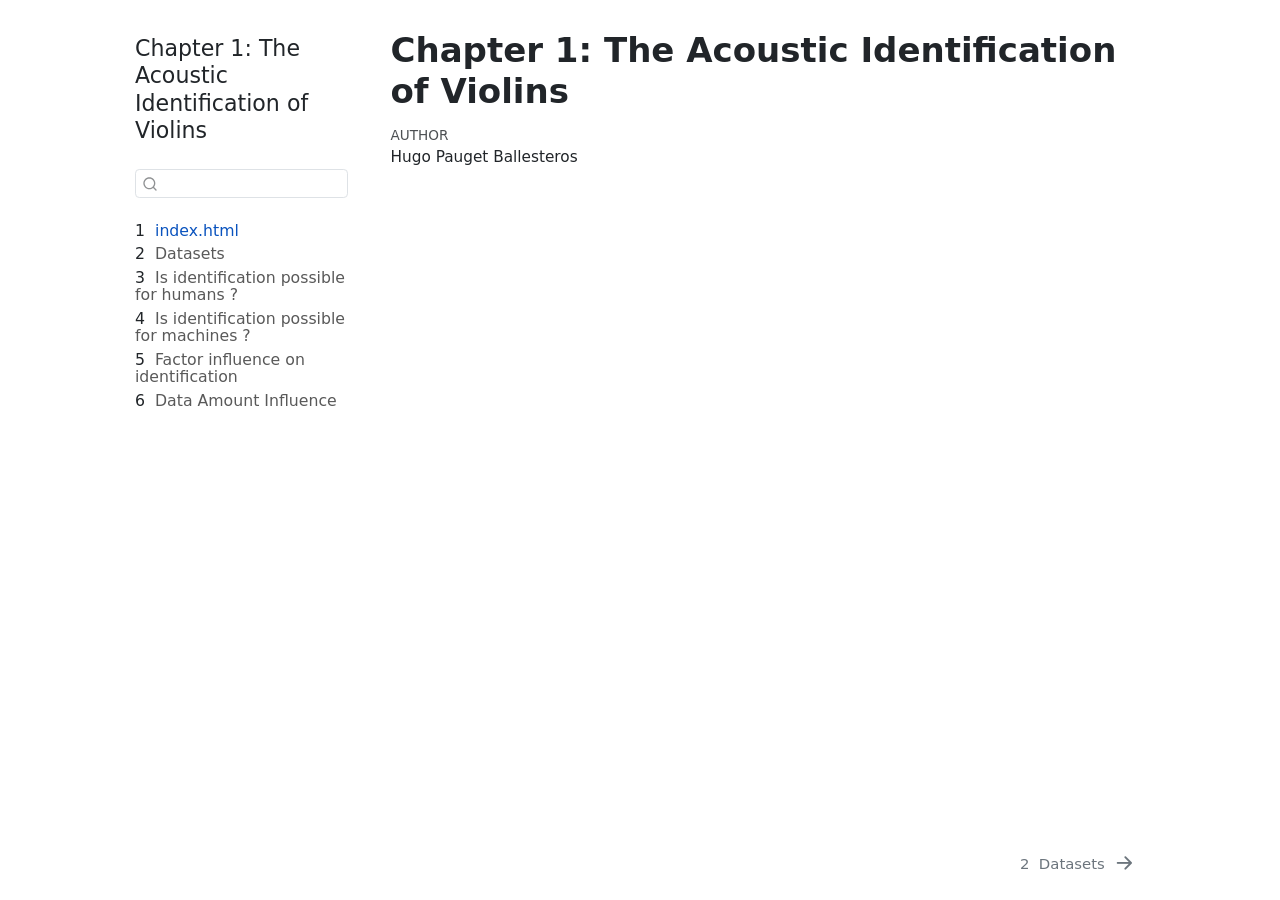
==== docs/index.html @ 7639637b "new docs folder" ====
<!DOCTYPE html>
<html xmlns="http://www.w3.org/1999/xhtml" lang="en" xml:lang="en"><head>

<meta charset="utf-8">
<meta name="generator" content="quarto-1.9.37">

<meta name="viewport" content="width=device-width, initial-scale=1.0, user-scalable=yes">

<meta name="author" content="Hugo Pauget Ballesteros">

<title>Chapter 1: The Acoustic Identification of Violins</title>
<style>
/* Default styles provided by pandoc.
** See https://pandoc.org/MANUAL.html#variables-for-html for config info.
*/
code{white-space: pre-wrap;}
span.smallcaps{font-variant: small-caps;}
div.columns{display: flex; gap: min(4vw, 1.5em);}
div.column{flex: auto; overflow-x: auto;}
div.hanging-indent{margin-left: 1.5em; text-indent: -1.5em;}
ul.task-list{list-style: none;}
ul.task-list li input[type="checkbox"] {
  width: 0.8em;
  margin: 0 0.8em 0.2em -1em; /* quarto-specific, see https://github.com/quarto-dev/quarto-cli/issues/4556 */ 
  vertical-align: middle;
}
</style>


<script src="site_libs/quarto-nav/quarto-nav.js"></script>
<script src="site_libs/quarto-nav/headroom.min.js"></script>
<script src="site_libs/clipboard/clipboard.min.js"></script>
<script src="site_libs/quarto-search/autocomplete.umd.js"></script>
<script src="site_libs/quarto-search/fuse.min.js"></script>
<script src="site_libs/quarto-search/quarto-search.js"></script>
<meta name="quarto:offset" content="./">
<link href="./materials.html" rel="next">
<script src="site_libs/quarto-html/quarto.js" type="module"></script>
<script src="site_libs/quarto-html/tabsets/tabsets.js" type="module"></script>
<script src="site_libs/quarto-html/popper.min.js"></script>
<script src="site_libs/quarto-html/tippy.umd.min.js"></script>
<script src="site_libs/quarto-html/anchor.min.js"></script>
<link href="site_libs/quarto-html/tippy.css" rel="stylesheet">
<link href="site_libs/quarto-html/quarto-syntax-highlighting-7f8f88aac4f3542376d5c11b86a4c14d.css" rel="stylesheet" id="quarto-text-highlighting-styles">
<script src="site_libs/bootstrap/bootstrap.min.js"></script>
<link href="site_libs/bootstrap/bootstrap-icons.css" rel="stylesheet">
<link href="site_libs/bootstrap/bootstrap-02ebb7cf4e6a27330e571e87d12b4c73.min.css" rel="stylesheet" append-hash="true" id="quarto-bootstrap" data-mode="light">
<script id="quarto-search-options" type="application/json">{
  "location": "sidebar",
  "copy-button": false,
  "collapse-after": 3,
  "panel-placement": "start",
  "type": "textbox",
  "limit": 50,
  "keyboard-shortcut": [
    "f",
    "/",
    "s"
  ],
  "show-item-context": false,
  "language": {
    "search-no-results-text": "No results",
    "search-matching-documents-text": "matching documents",
    "search-copy-link-title": "Copy link to search",
    "search-hide-matches-text": "Hide additional matches",
    "search-more-match-text": "more match in this document",
    "search-more-matches-text": "more matches in this document",
    "search-clear-button-title": "Clear",
    "search-text-placeholder": "",
    "search-detached-cancel-button-title": "Cancel",
    "search-submit-button-title": "Submit",
    "search-label": "Search"
  }
}</script>


</head>

<body class="nav-sidebar floating fullcontent quarto-light">

<div id="quarto-search-results"></div>
  <header id="quarto-header" class="headroom fixed-top">
  <nav class="quarto-secondary-nav">
    <div class="container-fluid d-flex">
      <button type="button" class="quarto-btn-toggle btn" data-bs-toggle="collapse" role="button" data-bs-target=".quarto-sidebar-collapse-item" aria-controls="quarto-sidebar" aria-expanded="false" aria-label="Toggle sidebar navigation" onclick="if (window.quartoToggleHeadroom) { window.quartoToggleHeadroom(); }">
        <i class="bi bi-layout-text-sidebar-reverse"></i>
      </button>
        <nav class="quarto-page-breadcrumbs" aria-label="breadcrumb"><ol class="breadcrumb"><li class="breadcrumb-item"><a href="./index.html"><span class="chapter-number">1</span>&nbsp; <span class="chapter-title">index.html</span></a></li></ol></nav>
        <a class="flex-grow-1" role="navigation" data-bs-toggle="collapse" data-bs-target=".quarto-sidebar-collapse-item" aria-controls="quarto-sidebar" aria-expanded="false" aria-label="Toggle sidebar navigation" onclick="if (window.quartoToggleHeadroom) { window.quartoToggleHeadroom(); }">      
        </a>
      <button type="button" class="btn quarto-search-button" aria-label="Search" onclick="window.quartoOpenSearch();">
        <i class="bi bi-search"></i>
      </button>
    </div>
  </nav>
</header>
<!-- content -->
<div id="quarto-content" class="quarto-container page-columns page-rows-contents page-layout-article">
<!-- sidebar -->
  <nav id="quarto-sidebar" class="sidebar collapse collapse-horizontal quarto-sidebar-collapse-item sidebar-navigation floating overflow-auto">
    <div class="pt-lg-2 mt-2 text-left sidebar-header">
    <div class="sidebar-title mb-0 py-0">
      <a href="./">Chapter 1: The Acoustic Identification of Violins</a> 
    </div>
      </div>
        <div class="mt-2 flex-shrink-0 align-items-center">
        <div class="sidebar-search">
        <div id="quarto-search" class="" title="Search"></div>
        </div>
        </div>
    <div class="sidebar-menu-container"> 
    <ul class="list-unstyled mt-1">
        <li class="sidebar-item">
  <div class="sidebar-item-container"> 
  <a href="./index.html" class="sidebar-item-text sidebar-link active">
 <span class="menu-text"><span class="chapter-number">1</span>&nbsp; <span class="chapter-title">index.html</span></span></a>
  </div>
</li>
        <li class="sidebar-item">
  <div class="sidebar-item-container"> 
  <a href="./materials.html" class="sidebar-item-text sidebar-link">
 <span class="menu-text"><span class="chapter-number">2</span>&nbsp; <span class="chapter-title">Datasets</span></span></a>
  </div>
</li>
        <li class="sidebar-item">
  <div class="sidebar-item-container"> 
  <a href="./is-identification-possible-humans.html" class="sidebar-item-text sidebar-link">
 <span class="menu-text"><span class="chapter-number">3</span>&nbsp; <span class="chapter-title">Is identification possible for humans ?</span></span></a>
  </div>
</li>
        <li class="sidebar-item">
  <div class="sidebar-item-container"> 
  <a href="./is-identification-possible-machine.html" class="sidebar-item-text sidebar-link">
 <span class="menu-text"><span class="chapter-number">4</span>&nbsp; <span class="chapter-title">Is identification possible for machines ?</span></span></a>
  </div>
</li>
        <li class="sidebar-item">
  <div class="sidebar-item-container"> 
  <a href="./factor-influence.html" class="sidebar-item-text sidebar-link">
 <span class="menu-text"><span class="chapter-number">5</span>&nbsp; <span class="chapter-title">Factor influence on identification</span></span></a>
  </div>
</li>
        <li class="sidebar-item">
  <div class="sidebar-item-container"> 
  <a href="./data-amount-influence.html" class="sidebar-item-text sidebar-link">
 <span class="menu-text"><span class="chapter-number">6</span>&nbsp; <span class="chapter-title">Data Amount Influence</span></span></a>
  </div>
</li>
    </ul>
    </div>
</nav>
<div id="quarto-sidebar-glass" class="quarto-sidebar-collapse-item" data-bs-toggle="collapse" data-bs-target=".quarto-sidebar-collapse-item"></div>
<!-- margin-sidebar -->
    
<!-- main -->
<main class="content" id="quarto-document-content">

<header id="title-block-header" class="quarto-title-block default">
<div class="quarto-title">
<h1 class="title">Chapter 1: The Acoustic Identification of Violins</h1>
</div>



<div class="quarto-title-meta">

    <div>
    <div class="quarto-title-meta-heading">Author</div>
    <div class="quarto-title-meta-contents">
             <p>Hugo Pauget Ballesteros </p>
          </div>
  </div>
    
  
    
  </div>
  


</header>





</main> <!-- /main -->
<script id="quarto-html-after-body" type="application/javascript">
  window.document.addEventListener("DOMContentLoaded", function (event) {
    const icon = "";
    const anchorJS = new window.AnchorJS();
    anchorJS.options = {
      placement: 'right',
      icon: icon
    };
    anchorJS.add('.anchored');
    const isCodeAnnotation = (el) => {
      for (const clz of el.classList) {
        if (clz.startsWith('code-annotation-')) {                     
          return true;
        }
      }
      return false;
    }
    const onCopySuccess = function(e) {
      // button target
      const button = e.trigger;
      // don't keep focus
      button.blur();
      // flash "checked"
      button.classList.add('code-copy-button-checked');
      var currentTitle = button.getAttribute("title");
      button.setAttribute("title", "Copied!");
      let tooltip;
      if (window.bootstrap) {
        button.setAttribute("data-bs-toggle", "tooltip");
        button.setAttribute("data-bs-placement", "left");
        button.setAttribute("data-bs-title", "Copied!");
        tooltip = new bootstrap.Tooltip(button, 
          { trigger: "manual", 
            customClass: "code-copy-button-tooltip",
            offset: [0, -8]});
        tooltip.show();    
      }
      setTimeout(function() {
        if (tooltip) {
          tooltip.hide();
          button.removeAttribute("data-bs-title");
          button.removeAttribute("data-bs-toggle");
          button.removeAttribute("data-bs-placement");
        }
        button.setAttribute("title", currentTitle);
        button.classList.remove('code-copy-button-checked');
      }, 1000);
      // clear code selection
      e.clearSelection();
    }
    const getTextToCopy = function(trigger) {
      const outerScaffold = trigger.parentElement.cloneNode(true);
      const codeEl = outerScaffold.querySelector('code');
      for (const childEl of codeEl.children) {
        if (isCodeAnnotation(childEl)) {
          childEl.remove();
        }
      }
      return codeEl.innerText;
    }
    const clipboard = new window.ClipboardJS('.code-copy-button:not([data-in-quarto-modal])', {
      text: getTextToCopy
    });
    clipboard.on('success', onCopySuccess);
    if (window.document.getElementById('quarto-embedded-source-code-modal')) {
      const clipboardModal = new window.ClipboardJS('.code-copy-button[data-in-quarto-modal]', {
        text: getTextToCopy,
        container: window.document.getElementById('quarto-embedded-source-code-modal')
      });
      clipboardModal.on('success', onCopySuccess);
    }
      var localhostRegex = new RegExp(/^(?:http|https):\/\/localhost\:?[0-9]*\//);
      var mailtoRegex = new RegExp(/^mailto:/);
        var filterRegex = new RegExp('/' + window.location.host + '/');
      var isInternal = (href) => {
          return filterRegex.test(href) || localhostRegex.test(href) || mailtoRegex.test(href);
      }
      // Inspect non-navigation links and adorn them if external
     var links = window.document.querySelectorAll('a[href]:not(.nav-link):not(.navbar-brand):not(.toc-action):not(.sidebar-link):not(.sidebar-item-toggle):not(.pagination-link):not(.no-external):not([aria-hidden]):not(.dropdown-item):not(.quarto-navigation-tool):not(.about-link)');
      for (var i=0; i<links.length; i++) {
        const link = links[i];
        if (!isInternal(link.href)) {
          // undo the damage that might have been done by quarto-nav.js in the case of
          // links that we want to consider external
          if (link.dataset.originalHref !== undefined) {
            link.href = link.dataset.originalHref;
          }
        }
      }
    function tippyHover(el, contentFn, onTriggerFn, onUntriggerFn) {
      const config = {
        allowHTML: true,
        maxWidth: 500,
        delay: 100,
        arrow: false,
        appendTo: function(el) {
            return el.parentElement;
        },
        interactive: true,
        interactiveBorder: 10,
        theme: 'quarto',
        placement: 'bottom-start',
      };
      if (contentFn) {
        config.content = contentFn;
      }
      if (onTriggerFn) {
        config.onTrigger = onTriggerFn;
      }
      if (onUntriggerFn) {
        config.onUntrigger = onUntriggerFn;
      }
      window.tippy(el, config); 
    }
    const noterefs = window.document.querySelectorAll('a[role="doc-noteref"]');
    for (var i=0; i<noterefs.length; i++) {
      const ref = noterefs[i];
      tippyHover(ref, function() {
        // use id or data attribute instead here
        let href = ref.getAttribute('data-footnote-href') || ref.getAttribute('href');
        try { href = new URL(href).hash; } catch {}
        const id = href.replace(/^#\/?/, "");
        const note = window.document.getElementById(id);
        if (note) {
          return note.innerHTML;
        } else {
          return "";
        }
      });
    }
    const xrefs = window.document.querySelectorAll('a.quarto-xref');
    const processXRef = (id, note) => {
      // Strip column container classes
      const stripColumnClz = (el) => {
        el.classList.remove("page-full", "page-columns");
        if (el.children) {
          for (const child of el.children) {
            stripColumnClz(child);
          }
        }
      }
      stripColumnClz(note)
      if (id === null || id.startsWith('sec-')) {
        // Special case sections, only their first couple elements
        const container = document.createElement("div");
        if (note.children && note.children.length > 2) {
          container.appendChild(note.children[0].cloneNode(true));
          for (let i = 1; i < note.children.length; i++) {
            const child = note.children[i];
            if (child.tagName === "P" && child.innerText === "") {
              continue;
            } else {
              container.appendChild(child.cloneNode(true));
              break;
            }
          }
          if (window.Quarto?.typesetMath) {
            window.Quarto.typesetMath(container);
          }
          return container.innerHTML
        } else {
          if (window.Quarto?.typesetMath) {
            window.Quarto.typesetMath(note);
          }
          return note.innerHTML;
        }
      } else {
        // Remove any anchor links if they are present
        const anchorLink = note.querySelector('a.anchorjs-link');
        if (anchorLink) {
          anchorLink.remove();
        }
        if (window.Quarto?.typesetMath) {
          window.Quarto.typesetMath(note);
        }
        if (note.classList.contains("callout")) {
          return note.outerHTML;
        } else {
          return note.innerHTML;
        }
      }
    }
    for (var i=0; i<xrefs.length; i++) {
      const xref = xrefs[i];
      tippyHover(xref, undefined, function(instance) {
        instance.disable();
        let url = xref.getAttribute('href');
        let hash = undefined; 
        if (url.startsWith('#')) {
          hash = url;
        } else {
          try { hash = new URL(url).hash; } catch {}
        }
        if (hash) {
          const id = hash.replace(/^#\/?/, "");
          const note = window.document.getElementById(id);
          if (note !== null) {
            try {
              const html = processXRef(id, note.cloneNode(true));
              instance.setContent(html);
            } finally {
              instance.enable();
              instance.show();
            }
          } else {
            // See if we can fetch this
            fetch(url.split('#')[0])
            .then(res => res.text())
            .then(html => {
              const parser = new DOMParser();
              const htmlDoc = parser.parseFromString(html, "text/html");
              const note = htmlDoc.getElementById(id);
              if (note !== null) {
                const html = processXRef(id, note);
                instance.setContent(html);
              } 
            }).finally(() => {
              instance.enable();
              instance.show();
            });
          }
        } else {
          // See if we can fetch a full url (with no hash to target)
          // This is a special case and we should probably do some content thinning / targeting
          fetch(url)
          .then(res => res.text())
          .then(html => {
            const parser = new DOMParser();
            const htmlDoc = parser.parseFromString(html, "text/html");
            const note = htmlDoc.querySelector('main.content');
            if (note !== null) {
              // This should only happen for chapter cross references
              // (since there is no id in the URL)
              // remove the first header
              if (note.children.length > 0 && note.children[0].tagName === "HEADER") {
                note.children[0].remove();
              }
              const html = processXRef(null, note);
              instance.setContent(html);
            } 
          }).finally(() => {
            instance.enable();
            instance.show();
          });
        }
      }, function(instance) {
      });
    }
        let selectedAnnoteEl;
        const selectorForAnnotation = ( cell, annotation) => {
          let cellAttr = 'data-code-cell="' + cell + '"';
          let lineAttr = 'data-code-annotation="' +  annotation + '"';
          const selector = 'span[' + cellAttr + '][' + lineAttr + ']';
          return selector;
        }
        const selectCodeLines = (annoteEl) => {
          const doc = window.document;
          const targetCell = annoteEl.getAttribute("data-target-cell");
          const targetAnnotation = annoteEl.getAttribute("data-target-annotation");
          const annoteSpan = window.document.querySelector(selectorForAnnotation(targetCell, targetAnnotation));
          const lines = annoteSpan.getAttribute("data-code-lines").split(",");
          const lineIds = lines.map((line) => {
            return targetCell + "-" + line;
          })
          let top = null;
          let height = null;
          let parent = null;
          if (lineIds.length > 0) {
              //compute the position of the single el (top and bottom and make a div)
              const el = window.document.getElementById(lineIds[0]);
              top = el.offsetTop;
              height = el.offsetHeight;
              parent = el.parentElement.parentElement;
            if (lineIds.length > 1) {
              const lastEl = window.document.getElementById(lineIds[lineIds.length - 1]);
              const bottom = lastEl.offsetTop + lastEl.offsetHeight;
              height = bottom - top;
            }
            if (top !== null && height !== null && parent !== null) {
              // cook up a div (if necessary) and position it 
              let div = window.document.getElementById("code-annotation-line-highlight");
              if (div === null) {
                div = window.document.createElement("div");
                div.setAttribute("id", "code-annotation-line-highlight");
                div.style.position = 'absolute';
                parent.appendChild(div);
              }
              div.style.top = top - 2 + "px";
              div.style.height = height + 4 + "px";
              div.style.left = 0;
              let gutterDiv = window.document.getElementById("code-annotation-line-highlight-gutter");
              if (gutterDiv === null) {
                gutterDiv = window.document.createElement("div");
                gutterDiv.setAttribute("id", "code-annotation-line-highlight-gutter");
                gutterDiv.style.position = 'absolute';
                const codeCell = window.document.getElementById(targetCell);
                const gutter = codeCell.querySelector('.code-annotation-gutter');
                gutter.appendChild(gutterDiv);
              }
              gutterDiv.style.top = top - 2 + "px";
              gutterDiv.style.height = height + 4 + "px";
            }
            selectedAnnoteEl = annoteEl;
          }
        };
        const unselectCodeLines = () => {
          const elementsIds = ["code-annotation-line-highlight", "code-annotation-line-highlight-gutter"];
          elementsIds.forEach((elId) => {
            const div = window.document.getElementById(elId);
            if (div) {
              div.remove();
            }
          });
          selectedAnnoteEl = undefined;
        };
          // Handle positioning of the toggle
      window.addEventListener(
        "resize",
        throttle(() => {
          elRect = undefined;
          if (selectedAnnoteEl) {
            selectCodeLines(selectedAnnoteEl);
          }
        }, 10)
      );
      function throttle(fn, ms) {
      let throttle = false;
      let timer;
        return (...args) => {
          if(!throttle) { // first call gets through
              fn.apply(this, args);
              throttle = true;
          } else { // all the others get throttled
              if(timer) clearTimeout(timer); // cancel #2
              timer = setTimeout(() => {
                fn.apply(this, args);
                timer = throttle = false;
              }, ms);
          }
        };
      }
        // Attach click handler to the DT
        const annoteDls = window.document.querySelectorAll('dt[data-target-cell]');
        for (const annoteDlNode of annoteDls) {
          annoteDlNode.addEventListener('click', (event) => {
            const clickedEl = event.target;
            if (clickedEl !== selectedAnnoteEl) {
              unselectCodeLines();
              const activeEl = window.document.querySelector('dt[data-target-cell].code-annotation-active');
              if (activeEl) {
                activeEl.classList.remove('code-annotation-active');
              }
              selectCodeLines(clickedEl);
              clickedEl.classList.add('code-annotation-active');
            } else {
              // Unselect the line
              unselectCodeLines();
              clickedEl.classList.remove('code-annotation-active');
            }
          });
        }
    const findCites = (el) => {
      const parentEl = el.parentElement;
      if (parentEl) {
        const cites = parentEl.dataset.cites;
        if (cites) {
          return {
            el,
            cites: cites.split(' ')
          };
        } else {
          return findCites(el.parentElement)
        }
      } else {
        return undefined;
      }
    };
    var bibliorefs = window.document.querySelectorAll('a[role="doc-biblioref"]');
    for (var i=0; i<bibliorefs.length; i++) {
      const ref = bibliorefs[i];
      const citeInfo = findCites(ref);
      if (citeInfo) {
        tippyHover(citeInfo.el, function() {
          var popup = window.document.createElement('div');
          citeInfo.cites.forEach(function(cite) {
            var citeDiv = window.document.createElement('div');
            citeDiv.classList.add('hanging-indent');
            citeDiv.classList.add('csl-entry');
            var biblioDiv = window.document.getElementById('ref-' + cite);
            if (biblioDiv) {
              citeDiv.innerHTML = biblioDiv.innerHTML;
            }
            popup.appendChild(citeDiv);
          });
          return popup.innerHTML;
        });
      }
    }
  });
  </script>
<nav class="page-navigation">
  <div class="nav-page nav-page-previous">
  </div>
  <div class="nav-page nav-page-next">
      <a href="./materials.html" class="pagination-link" aria-label="Datasets">
        <span class="nav-page-text"><span class="chapter-number">2</span>&nbsp; <span class="chapter-title">Datasets</span></span> <i class="bi bi-arrow-right-short"></i>
      </a>
  </div>
</nav>
</div> <!-- /content -->




</body></html>
---- docs/site_libs/quarto-html/tippy.css ----
.tippy-box[data-animation=fade][data-state=hidden]{opacity:0}[data-tippy-root]{max-width:calc(100vw - 10px)}.tippy-box{position:relative;background-color:#333;color:#fff;border-radius:4px;font-size:14px;line-height:1.4;white-space:normal;outline:0;transition-property:transform,visibility,opacity}.tippy-box[data-placement^=top]>.tippy-arrow{bottom:0}.tippy-box[data-placement^=top]>.tippy-arrow:before{bottom:-7px;left:0;border-width:8px 8px 0;border-top-color:initial;transform-origin:center top}.tippy-box[data-placement^=bottom]>.tippy-arrow{top:0}.tippy-box[data-placement^=bottom]>.tippy-arrow:before{top:-7px;left:0;border-width:0 8px 8px;border-bottom-color:initial;transform-origin:center bottom}.tippy-box[data-placement^=left]>.tippy-arrow{right:0}.tippy-box[data-placement^=left]>.tippy-arrow:before{border-width:8px 0 8px 8px;border-left-color:initial;right:-7px;transform-origin:center left}.tippy-box[data-placement^=right]>.tippy-arrow{left:0}.tippy-box[data-placement^=right]>.tippy-arrow:before{left:-7px;border-width:8px 8px 8px 0;border-right-color:initial;transform-origin:center right}.tippy-box[data-inertia][data-state=visible]{transition-timing-function:cubic-bezier(.54,1.5,.38,1.11)}.tippy-arrow{width:16px;height:16px;color:#333}.tippy-arrow:before{content:"";position:absolute;border-color:transparent;border-style:solid}.tippy-content{position:relative;padding:5px 9px;z-index:1}
---- docs/site_libs/quarto-html/quarto-syntax-highlighting-7f8f88aac4f3542376d5c11b86a4c14d.css ----
/* quarto syntax highlight colors */
:root {
  --quarto-hl-ot-color: #003B4F;
  --quarto-hl-at-color: #657422;
  --quarto-hl-ss-color: #20794D;
  --quarto-hl-an-color: #5E5E5E;
  --quarto-hl-fu-color: #4758AB;
  --quarto-hl-st-color: #20794D;
  --quarto-hl-cf-color: #003B4F;
  --quarto-hl-op-color: #5E5E5E;
  --quarto-hl-er-color: #AD0000;
  --quarto-hl-bn-color: #AD0000;
  --quarto-hl-al-color: #AD0000;
  --quarto-hl-va-color: #111111;
  --quarto-hl-bu-color: inherit;
  --quarto-hl-ex-color: inherit;
  --quarto-hl-pp-color: #AD0000;
  --quarto-hl-in-color: #5E5E5E;
  --quarto-hl-vs-color: #20794D;
  --quarto-hl-wa-color: #5E5E5E;
  --quarto-hl-do-color: #5E5E5E;
  --quarto-hl-im-color: #00769E;
  --quarto-hl-ch-color: #20794D;
  --quarto-hl-dt-color: #AD0000;
  --quarto-hl-fl-color: #AD0000;
  --quarto-hl-co-color: #5E5E5E;
  --quarto-hl-cv-color: #5E5E5E;
  --quarto-hl-cn-color: #8f5902;
  --quarto-hl-sc-color: #5E5E5E;
  --quarto-hl-dv-color: #AD0000;
  --quarto-hl-kw-color: #003B4F;
}

/* other quarto variables */
:root {
  --quarto-font-monospace: SFMono-Regular, Menlo, Monaco, Consolas, "Liberation Mono", "Courier New", monospace;
}

/* syntax highlight based on Pandoc's rules */
pre > code.sourceCode > span {
  color: #003B4F;
}

code.sourceCode > span {
  color: #003B4F;
}

div.sourceCode,
div.sourceCode pre.sourceCode {
  color: #003B4F;
}

/* Normal */
code span {
  color: #003B4F;
}

/* Alert */
code span.al {
  color: #AD0000;
  font-style: inherit;
}

/* Annotation */
code span.an {
  color: #5E5E5E;
  font-style: inherit;
}

/* Attribute */
code span.at {
  color: #657422;
  font-style: inherit;
}

/* BaseN */
code span.bn {
  color: #AD0000;
  font-style: inherit;
}

/* BuiltIn */
code span.bu {
  font-style: inherit;
}

/* ControlFlow */
code span.cf {
  color: #003B4F;
  font-weight: bold;
  font-style: inherit;
}

/* Char */
code span.ch {
  color: #20794D;
  font-style: inherit;
}

/* Constant */
code span.cn {
  color: #8f5902;
  font-style: inherit;
}

/* Comment */
code span.co {
  color: #5E5E5E;
  font-style: inherit;
}

/* CommentVar */
code span.cv {
  color: #5E5E5E;
  font-style: italic;
}

/* Documentation */
code span.do {
  color: #5E5E5E;
  font-style: italic;
}

/* DataType */
code span.dt {
  color: #AD0000;
  font-style: inherit;
}

/* DecVal */
code span.dv {
  color: #AD0000;
  font-style: inherit;
}

/* Error */
code span.er {
  color: #AD0000;
  font-style: inherit;
}

/* Extension */
code span.ex {
  font-style: inherit;
}

/* Float */
code span.fl {
  color: #AD0000;
  font-style: inherit;
}

/* Function */
code span.fu {
  color: #4758AB;
  font-style: inherit;
}

/* Import */
code span.im {
  color: #00769E;
  font-style: inherit;
}

/* Information */
code span.in {
  color: #5E5E5E;
  font-style: inherit;
}

/* Keyword */
code span.kw {
  color: #003B4F;
  font-weight: bold;
  font-style: inherit;
}

/* Operator */
code span.op {
  color: #5E5E5E;
  font-style: inherit;
}

/* Other */
code span.ot {
  color: #003B4F;
  font-style: inherit;
}

/* Preprocessor */
code span.pp {
  color: #AD0000;
  font-style: inherit;
}

/* SpecialChar */
code span.sc {
  color: #5E5E5E;
  font-style: inherit;
}

/* SpecialString */
code span.ss {
  color: #20794D;
  font-style: inherit;
}

/* String */
code span.st {
  color: #20794D;
  font-style: inherit;
}

/* Variable */
code span.va {
  color: #111111;
  font-style: inherit;
}

/* VerbatimString */
code span.vs {
  color: #20794D;
  font-style: inherit;
}

/* Warning */
code span.wa {
  color: #5E5E5E;
  font-style: italic;
}

.prevent-inlining {
  content: "</";
}

/*# sourceMappingURL=789ad8cd35626ba772517505b42a116e.css.map */
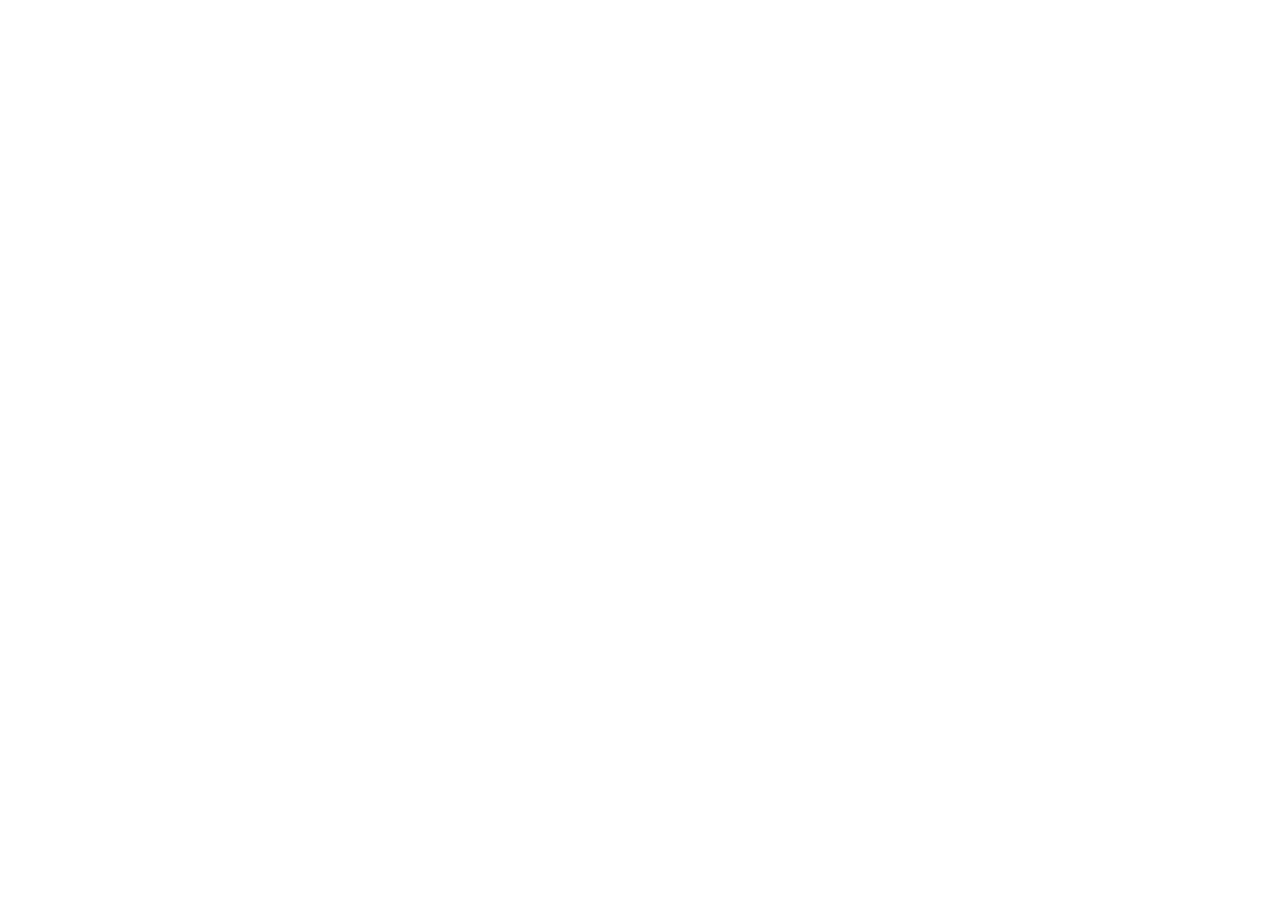
==== commit 5215e4b1: "new rendered" ====
--- a/docs/index.html
+++ b/docs/index.html
@@ -6,9 +6,8 @@
 
 <meta name="viewport" content="width=device-width, initial-scale=1.0, user-scalable=yes">
 
-<meta name="author" content="Hugo Pauget Ballesteros">
-
-<title>Chapter 1: The Acoustic Identification of Violins</title>
+
+<title>index</title>
 <style>
 /* Default styles provided by pandoc.
 ** See https://pandoc.org/MANUAL.html#variables-for-html for config info.
@@ -28,13 +27,11 @@
 
 
 <script src="site_libs/quarto-nav/quarto-nav.js"></script>
-<script src="site_libs/quarto-nav/headroom.min.js"></script>
 <script src="site_libs/clipboard/clipboard.min.js"></script>
 <script src="site_libs/quarto-search/autocomplete.umd.js"></script>
 <script src="site_libs/quarto-search/fuse.min.js"></script>
 <script src="site_libs/quarto-search/quarto-search.js"></script>
 <meta name="quarto:offset" content="./">
-<link href="./materials.html" rel="next">
 <script src="site_libs/quarto-html/quarto.js" type="module"></script>
 <script src="site_libs/quarto-html/tabsets/tabsets.js" type="module"></script>
 <script src="site_libs/quarto-html/popper.min.js"></script>
@@ -44,7 +41,7 @@
 <link href="site_libs/quarto-html/quarto-syntax-highlighting-7f8f88aac4f3542376d5c11b86a4c14d.css" rel="stylesheet" id="quarto-text-highlighting-styles">
 <script src="site_libs/bootstrap/bootstrap.min.js"></script>
 <link href="site_libs/bootstrap/bootstrap-icons.css" rel="stylesheet">
-<link href="site_libs/bootstrap/bootstrap-02ebb7cf4e6a27330e571e87d12b4c73.min.css" rel="stylesheet" append-hash="true" id="quarto-bootstrap" data-mode="light">
+<link href="site_libs/bootstrap/bootstrap-47b264a900823d735a76806f6672d662.min.css" rel="stylesheet" append-hash="true" id="quarto-bootstrap" data-mode="light">
 <script id="quarto-search-options" type="application/json">{
   "location": "sidebar",
   "copy-button": false,
@@ -76,108 +73,18 @@
 
 </head>
 
-<body class="nav-sidebar floating fullcontent quarto-light">
+<body class="fullcontent quarto-light">
 
 <div id="quarto-search-results"></div>
-  <header id="quarto-header" class="headroom fixed-top">
-  <nav class="quarto-secondary-nav">
-    <div class="container-fluid d-flex">
-      <button type="button" class="quarto-btn-toggle btn" data-bs-toggle="collapse" role="button" data-bs-target=".quarto-sidebar-collapse-item" aria-controls="quarto-sidebar" aria-expanded="false" aria-label="Toggle sidebar navigation" onclick="if (window.quartoToggleHeadroom) { window.quartoToggleHeadroom(); }">
-        <i class="bi bi-layout-text-sidebar-reverse"></i>
-      </button>
-        <nav class="quarto-page-breadcrumbs" aria-label="breadcrumb"><ol class="breadcrumb"><li class="breadcrumb-item"><a href="./index.html"><span class="chapter-number">1</span>&nbsp; <span class="chapter-title">index.html</span></a></li></ol></nav>
-        <a class="flex-grow-1" role="navigation" data-bs-toggle="collapse" data-bs-target=".quarto-sidebar-collapse-item" aria-controls="quarto-sidebar" aria-expanded="false" aria-label="Toggle sidebar navigation" onclick="if (window.quartoToggleHeadroom) { window.quartoToggleHeadroom(); }">      
-        </a>
-      <button type="button" class="btn quarto-search-button" aria-label="Search" onclick="window.quartoOpenSearch();">
-        <i class="bi bi-search"></i>
-      </button>
-    </div>
-  </nav>
-</header>
 <!-- content -->
 <div id="quarto-content" class="quarto-container page-columns page-rows-contents page-layout-article">
 <!-- sidebar -->
-  <nav id="quarto-sidebar" class="sidebar collapse collapse-horizontal quarto-sidebar-collapse-item sidebar-navigation floating overflow-auto">
-    <div class="pt-lg-2 mt-2 text-left sidebar-header">
-    <div class="sidebar-title mb-0 py-0">
-      <a href="./">Chapter 1: The Acoustic Identification of Violins</a> 
-    </div>
-      </div>
-        <div class="mt-2 flex-shrink-0 align-items-center">
-        <div class="sidebar-search">
-        <div id="quarto-search" class="" title="Search"></div>
-        </div>
-        </div>
-    <div class="sidebar-menu-container"> 
-    <ul class="list-unstyled mt-1">
-        <li class="sidebar-item">
-  <div class="sidebar-item-container"> 
-  <a href="./index.html" class="sidebar-item-text sidebar-link active">
- <span class="menu-text"><span class="chapter-number">1</span>&nbsp; <span class="chapter-title">index.html</span></span></a>
-  </div>
-</li>
-        <li class="sidebar-item">
-  <div class="sidebar-item-container"> 
-  <a href="./materials.html" class="sidebar-item-text sidebar-link">
- <span class="menu-text"><span class="chapter-number">2</span>&nbsp; <span class="chapter-title">Datasets</span></span></a>
-  </div>
-</li>
-        <li class="sidebar-item">
-  <div class="sidebar-item-container"> 
-  <a href="./is-identification-possible-humans.html" class="sidebar-item-text sidebar-link">
- <span class="menu-text"><span class="chapter-number">3</span>&nbsp; <span class="chapter-title">Is identification possible for humans ?</span></span></a>
-  </div>
-</li>
-        <li class="sidebar-item">
-  <div class="sidebar-item-container"> 
-  <a href="./is-identification-possible-machine.html" class="sidebar-item-text sidebar-link">
- <span class="menu-text"><span class="chapter-number">4</span>&nbsp; <span class="chapter-title">Is identification possible for machines ?</span></span></a>
-  </div>
-</li>
-        <li class="sidebar-item">
-  <div class="sidebar-item-container"> 
-  <a href="./factor-influence.html" class="sidebar-item-text sidebar-link">
- <span class="menu-text"><span class="chapter-number">5</span>&nbsp; <span class="chapter-title">Factor influence on identification</span></span></a>
-  </div>
-</li>
-        <li class="sidebar-item">
-  <div class="sidebar-item-container"> 
-  <a href="./data-amount-influence.html" class="sidebar-item-text sidebar-link">
- <span class="menu-text"><span class="chapter-number">6</span>&nbsp; <span class="chapter-title">Data Amount Influence</span></span></a>
-  </div>
-</li>
-    </ul>
-    </div>
-</nav>
-<div id="quarto-sidebar-glass" class="quarto-sidebar-collapse-item" data-bs-toggle="collapse" data-bs-target=".quarto-sidebar-collapse-item"></div>
 <!-- margin-sidebar -->
     
 <!-- main -->
-<main class="content" id="quarto-document-content">
-
-<header id="title-block-header" class="quarto-title-block default">
-<div class="quarto-title">
-<h1 class="title">Chapter 1: The Acoustic Identification of Violins</h1>
-</div>
-
-
-
-<div class="quarto-title-meta">
-
-    <div>
-    <div class="quarto-title-meta-heading">Author</div>
-    <div class="quarto-title-meta-contents">
-             <p>Hugo Pauget Ballesteros </p>
-          </div>
-  </div>
-    
-  
-    
-  </div>
-  
-
-
-</header>
+<main class="content" id="quarto-document-content"><header id="title-block-header" class="quarto-title-block"></header>
+
+
 
 
 
@@ -584,15 +491,6 @@
     }
   });
   </script>
-<nav class="page-navigation">
-  <div class="nav-page nav-page-previous">
-  </div>
-  <div class="nav-page nav-page-next">
-      <a href="./materials.html" class="pagination-link" aria-label="Datasets">
-        <span class="nav-page-text"><span class="chapter-number">2</span>&nbsp; <span class="chapter-title">Datasets</span></span> <i class="bi bi-arrow-right-short"></i>
-      </a>
-  </div>
-</nav>
 </div> <!-- /content -->
 
 
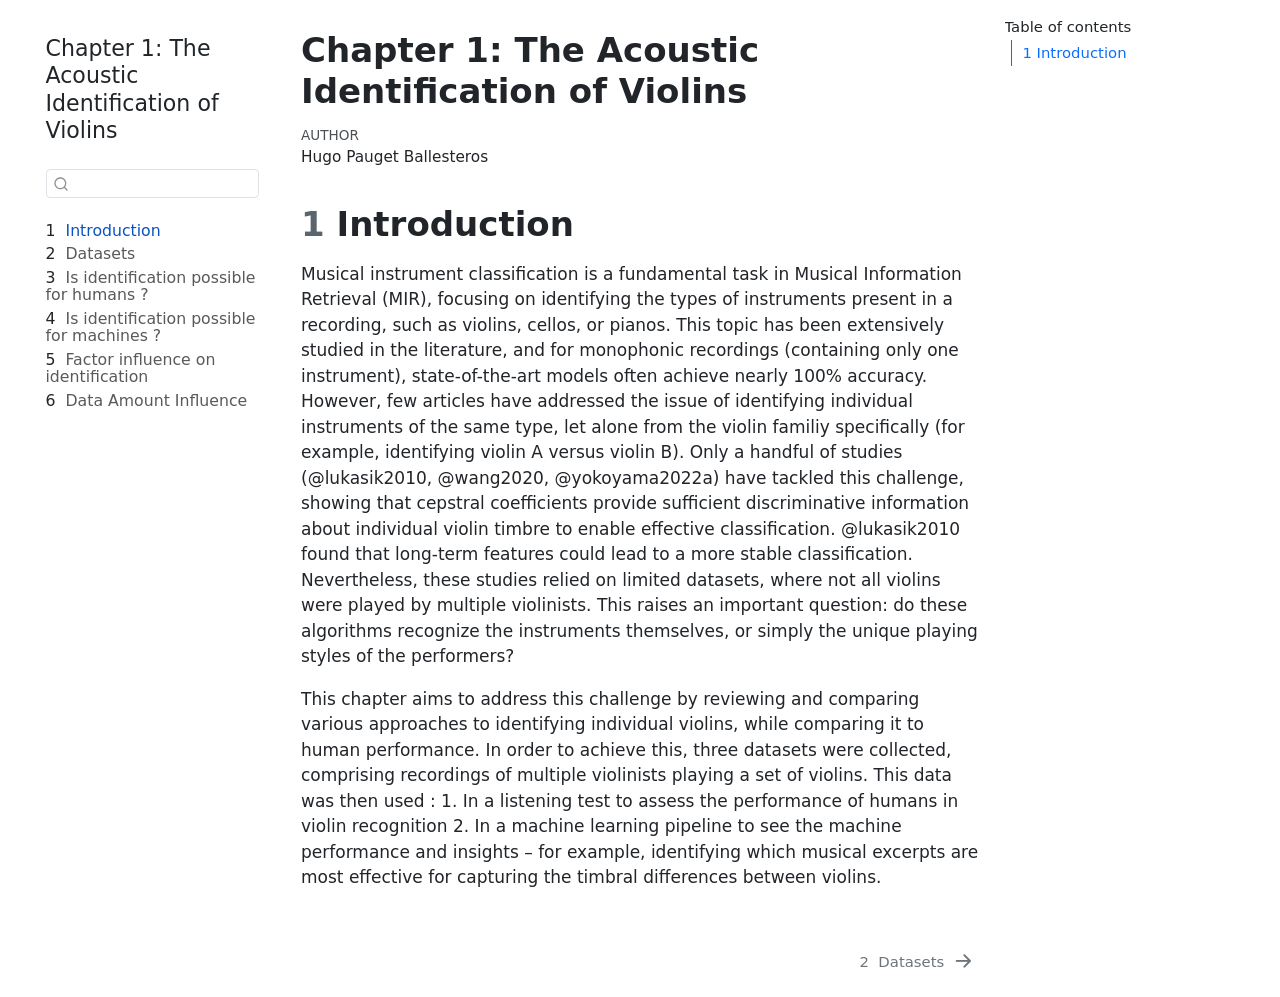
==== commit 9fd6f544: "renderd files" ====
--- a/docs/index.html
+++ b/docs/index.html
@@ -6,8 +6,9 @@
 
 <meta name="viewport" content="width=device-width, initial-scale=1.0, user-scalable=yes">
 
-
-<title>index</title>
+<meta name="author" content="Hugo Pauget Ballesteros">
+
+<title>Chapter 1: The Acoustic Identification of Violins</title>
 <style>
 /* Default styles provided by pandoc.
 ** See https://pandoc.org/MANUAL.html#variables-for-html for config info.
@@ -27,11 +28,13 @@
 
 
 <script src="site_libs/quarto-nav/quarto-nav.js"></script>
+<script src="site_libs/quarto-nav/headroom.min.js"></script>
 <script src="site_libs/clipboard/clipboard.min.js"></script>
 <script src="site_libs/quarto-search/autocomplete.umd.js"></script>
 <script src="site_libs/quarto-search/fuse.min.js"></script>
 <script src="site_libs/quarto-search/quarto-search.js"></script>
 <meta name="quarto:offset" content="./">
+<link href="./materials.html" rel="next">
 <script src="site_libs/quarto-html/quarto.js" type="module"></script>
 <script src="site_libs/quarto-html/tabsets/tabsets.js" type="module"></script>
 <script src="site_libs/quarto-html/popper.min.js"></script>
@@ -41,7 +44,7 @@
 <link href="site_libs/quarto-html/quarto-syntax-highlighting-7f8f88aac4f3542376d5c11b86a4c14d.css" rel="stylesheet" id="quarto-text-highlighting-styles">
 <script src="site_libs/bootstrap/bootstrap.min.js"></script>
 <link href="site_libs/bootstrap/bootstrap-icons.css" rel="stylesheet">
-<link href="site_libs/bootstrap/bootstrap-47b264a900823d735a76806f6672d662.min.css" rel="stylesheet" append-hash="true" id="quarto-bootstrap" data-mode="light">
+<link href="site_libs/bootstrap/bootstrap-02ebb7cf4e6a27330e571e87d12b4c73.min.css" rel="stylesheet" append-hash="true" id="quarto-bootstrap" data-mode="light">
 <script id="quarto-search-options" type="application/json">{
   "location": "sidebar",
   "copy-button": false,
@@ -73,22 +76,125 @@
 
 </head>
 
-<body class="fullcontent quarto-light">
+<body class="nav-sidebar floating quarto-light">
 
 <div id="quarto-search-results"></div>
+  <header id="quarto-header" class="headroom fixed-top">
+  <nav class="quarto-secondary-nav">
+    <div class="container-fluid d-flex">
+      <button type="button" class="quarto-btn-toggle btn" data-bs-toggle="collapse" role="button" data-bs-target=".quarto-sidebar-collapse-item" aria-controls="quarto-sidebar" aria-expanded="false" aria-label="Toggle sidebar navigation" onclick="if (window.quartoToggleHeadroom) { window.quartoToggleHeadroom(); }">
+        <i class="bi bi-layout-text-sidebar-reverse"></i>
+      </button>
+        <nav class="quarto-page-breadcrumbs" aria-label="breadcrumb"><ol class="breadcrumb"><li class="breadcrumb-item"><a href="./index.html"><span class="chapter-number">1</span>&nbsp; <span class="chapter-title">Introduction</span></a></li></ol></nav>
+        <a class="flex-grow-1" role="navigation" data-bs-toggle="collapse" data-bs-target=".quarto-sidebar-collapse-item" aria-controls="quarto-sidebar" aria-expanded="false" aria-label="Toggle sidebar navigation" onclick="if (window.quartoToggleHeadroom) { window.quartoToggleHeadroom(); }">      
+        </a>
+      <button type="button" class="btn quarto-search-button" aria-label="Search" onclick="window.quartoOpenSearch();">
+        <i class="bi bi-search"></i>
+      </button>
+    </div>
+  </nav>
+</header>
 <!-- content -->
 <div id="quarto-content" class="quarto-container page-columns page-rows-contents page-layout-article">
 <!-- sidebar -->
+  <nav id="quarto-sidebar" class="sidebar collapse collapse-horizontal quarto-sidebar-collapse-item sidebar-navigation floating overflow-auto">
+    <div class="pt-lg-2 mt-2 text-left sidebar-header">
+    <div class="sidebar-title mb-0 py-0">
+      <a href="./">Chapter 1: The Acoustic Identification of Violins</a> 
+    </div>
+      </div>
+        <div class="mt-2 flex-shrink-0 align-items-center">
+        <div class="sidebar-search">
+        <div id="quarto-search" class="" title="Search"></div>
+        </div>
+        </div>
+    <div class="sidebar-menu-container"> 
+    <ul class="list-unstyled mt-1">
+        <li class="sidebar-item">
+  <div class="sidebar-item-container"> 
+  <a href="./index.html" class="sidebar-item-text sidebar-link active">
+ <span class="menu-text"><span class="chapter-number">1</span>&nbsp; <span class="chapter-title">Introduction</span></span></a>
+  </div>
+</li>
+        <li class="sidebar-item">
+  <div class="sidebar-item-container"> 
+  <a href="./materials.html" class="sidebar-item-text sidebar-link">
+ <span class="menu-text"><span class="chapter-number">2</span>&nbsp; <span class="chapter-title">Datasets</span></span></a>
+  </div>
+</li>
+        <li class="sidebar-item">
+  <div class="sidebar-item-container"> 
+  <a href="./is-identification-possible-humans.html" class="sidebar-item-text sidebar-link">
+ <span class="menu-text"><span class="chapter-number">3</span>&nbsp; <span class="chapter-title">Is identification possible for humans ?</span></span></a>
+  </div>
+</li>
+        <li class="sidebar-item">
+  <div class="sidebar-item-container"> 
+  <a href="./is-identification-possible-machine.html" class="sidebar-item-text sidebar-link">
+ <span class="menu-text"><span class="chapter-number">4</span>&nbsp; <span class="chapter-title">Is identification possible for machines ?</span></span></a>
+  </div>
+</li>
+        <li class="sidebar-item">
+  <div class="sidebar-item-container"> 
+  <a href="./factor-influence.html" class="sidebar-item-text sidebar-link">
+ <span class="menu-text"><span class="chapter-number">5</span>&nbsp; <span class="chapter-title">Factor influence on identification</span></span></a>
+  </div>
+</li>
+        <li class="sidebar-item">
+  <div class="sidebar-item-container"> 
+  <a href="./data-amount-influence.html" class="sidebar-item-text sidebar-link">
+ <span class="menu-text"><span class="chapter-number">6</span>&nbsp; <span class="chapter-title">Data Amount Influence</span></span></a>
+  </div>
+</li>
+    </ul>
+    </div>
+</nav>
+<div id="quarto-sidebar-glass" class="quarto-sidebar-collapse-item" data-bs-toggle="collapse" data-bs-target=".quarto-sidebar-collapse-item"></div>
 <!-- margin-sidebar -->
+    <div id="quarto-margin-sidebar" class="sidebar margin-sidebar">
+        <nav id="TOC" role="doc-toc" class="toc-active">
+    <h2 id="toc-title">Table of contents</h2>
+   
+  <ul>
+  <li><a href="#introduction" id="toc-introduction" class="nav-link active" data-scroll-target="#introduction"><span class="header-section-number">1</span> Introduction</a></li>
+  </ul>
+</nav>
+    </div>
+<!-- main -->
+<main class="content" id="quarto-document-content">
+
+<header id="title-block-header" class="quarto-title-block default">
+<div class="quarto-title">
+<h1 class="title">Chapter 1: The Acoustic Identification of Violins</h1>
+</div>
+
+
+
+<div class="quarto-title-meta">
+
+    <div>
+    <div class="quarto-title-meta-heading">Author</div>
+    <div class="quarto-title-meta-contents">
+             <p>Hugo Pauget Ballesteros </p>
+          </div>
+  </div>
     
-<!-- main -->
-<main class="content" id="quarto-document-content"><header id="title-block-header" class="quarto-title-block"></header>
-
-
-
-
-
-
+  
+    
+  </div>
+  
+
+
+</header>
+
+
+<section id="introduction" class="level1" data-number="1">
+<h1 data-number="1"><span class="header-section-number">1</span> Introduction</h1>
+<p>Musical instrument classification is a fundamental task in Musical Information Retrieval (MIR), focusing on identifying the types of instruments present in a recording, such as violins, cellos, or pianos. This topic has been extensively studied in the literature, and for monophonic recordings (containing only one instrument), state-of-the-art models often achieve nearly 100% accuracy. However, few articles have addressed the issue of identifying individual instruments of the same type, let alone from the violin familiy specifically (for example, identifying violin A versus violin B). Only a handful of studies (<span class="citation" data-cites="lukasik2010">@lukasik2010</span>, <span class="citation" data-cites="wang2020">@wang2020</span>, <span class="citation" data-cites="yokoyama2022a">@yokoyama2022a</span>) have tackled this challenge, showing that cepstral coefficients provide sufficient discriminative information about individual violin timbre to enable effective classification. <span class="citation" data-cites="lukasik2010">@lukasik2010</span> found that long-term features could lead to a more stable classification. Nevertheless, these studies relied on limited datasets, where not all violins were played by multiple violinists. This raises an important question: do these algorithms recognize the instruments themselves, or simply the unique playing styles of the performers?</p>
+<p>This chapter aims to address this challenge by reviewing and comparing various approaches to identifying individual violins, while comparing it to human performance. In order to achieve this, three datasets were collected, comprising recordings of multiple violinists playing a set of violins. This data was then used : 1. In a listening test to assess the performance of humans in violin recognition 2. In a machine learning pipeline to see the machine performance and insights – for example, identifying which musical excerpts are most effective for capturing the timbral differences between violins.</p>
+
+
+</section>
 
 </main> <!-- /main -->
 <script id="quarto-html-after-body" type="application/javascript">
@@ -491,6 +597,15 @@
     }
   });
   </script>
+<nav class="page-navigation">
+  <div class="nav-page nav-page-previous">
+  </div>
+  <div class="nav-page nav-page-next">
+      <a href="./materials.html" class="pagination-link" aria-label="Datasets">
+        <span class="nav-page-text"><span class="chapter-number">2</span>&nbsp; <span class="chapter-title">Datasets</span></span> <i class="bi bi-arrow-right-short"></i>
+      </a>
+  </div>
+</nav>
 </div> <!-- /content -->
 
 
